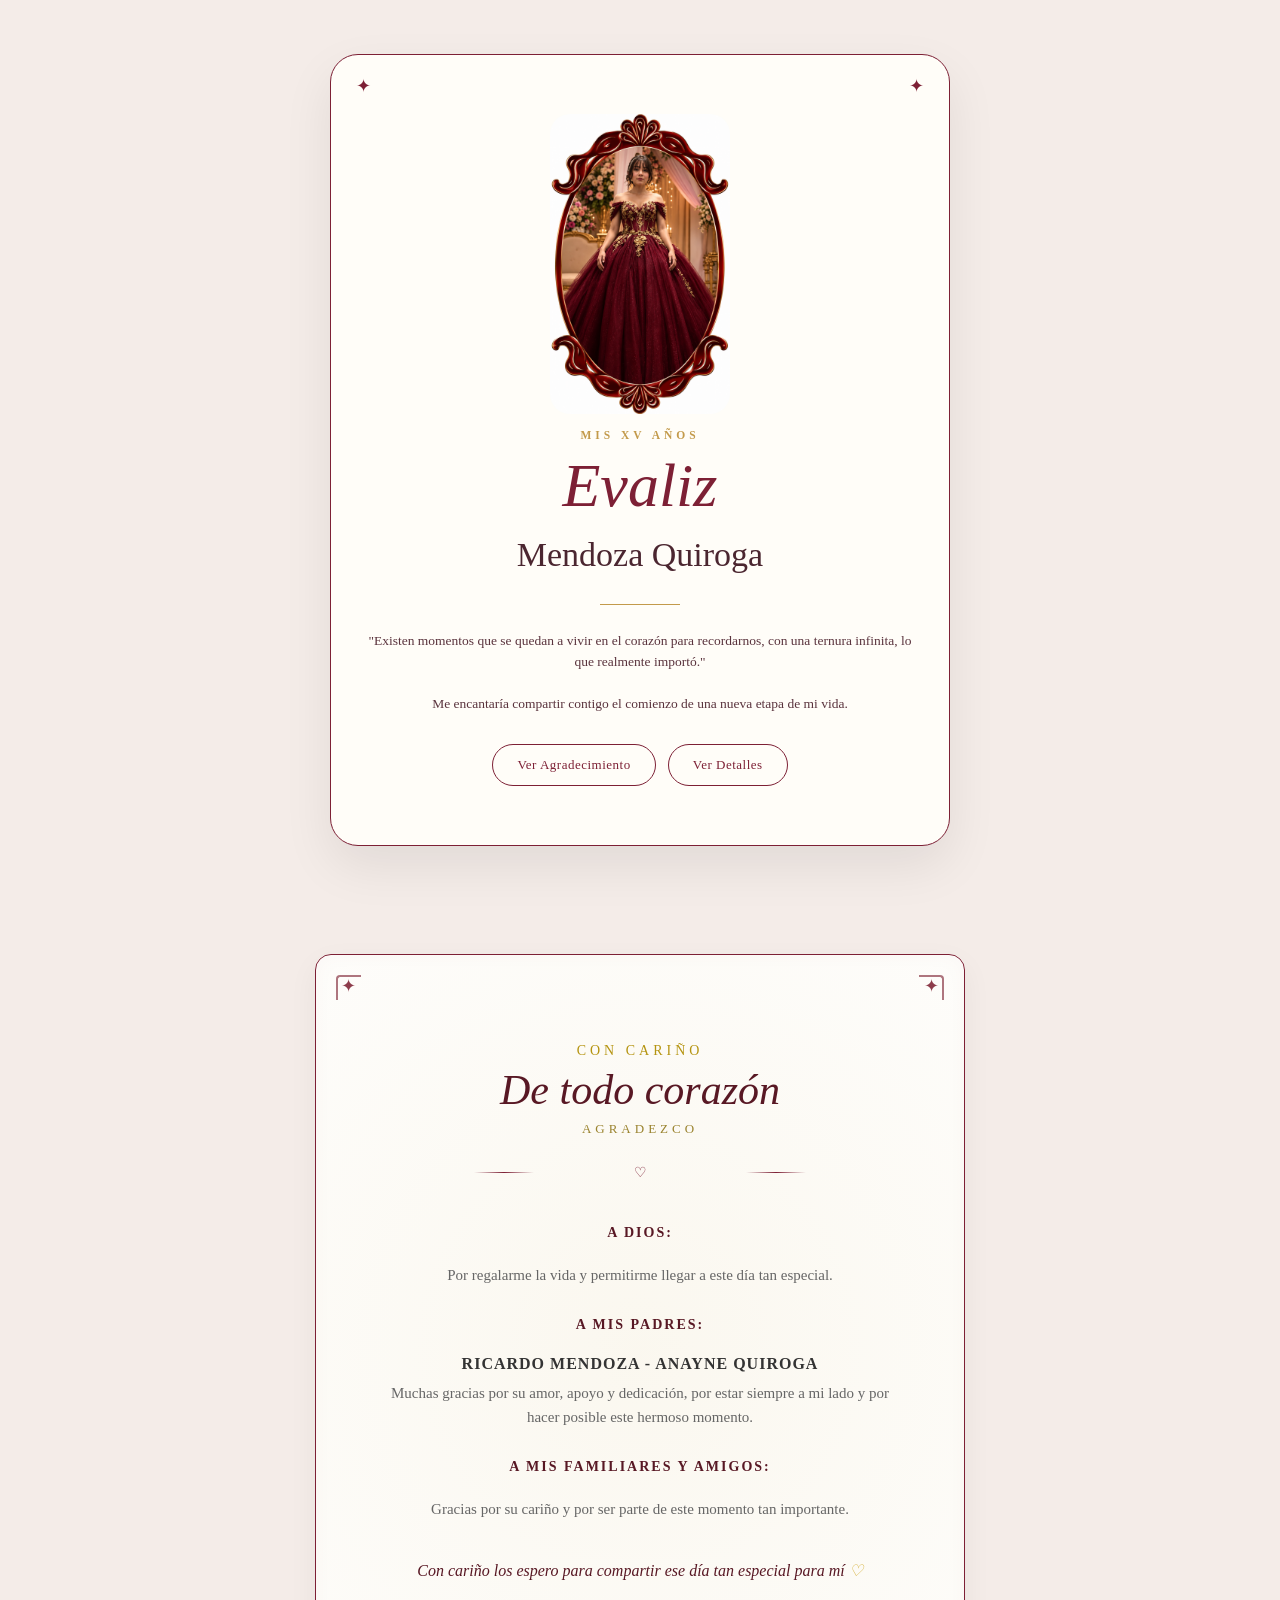
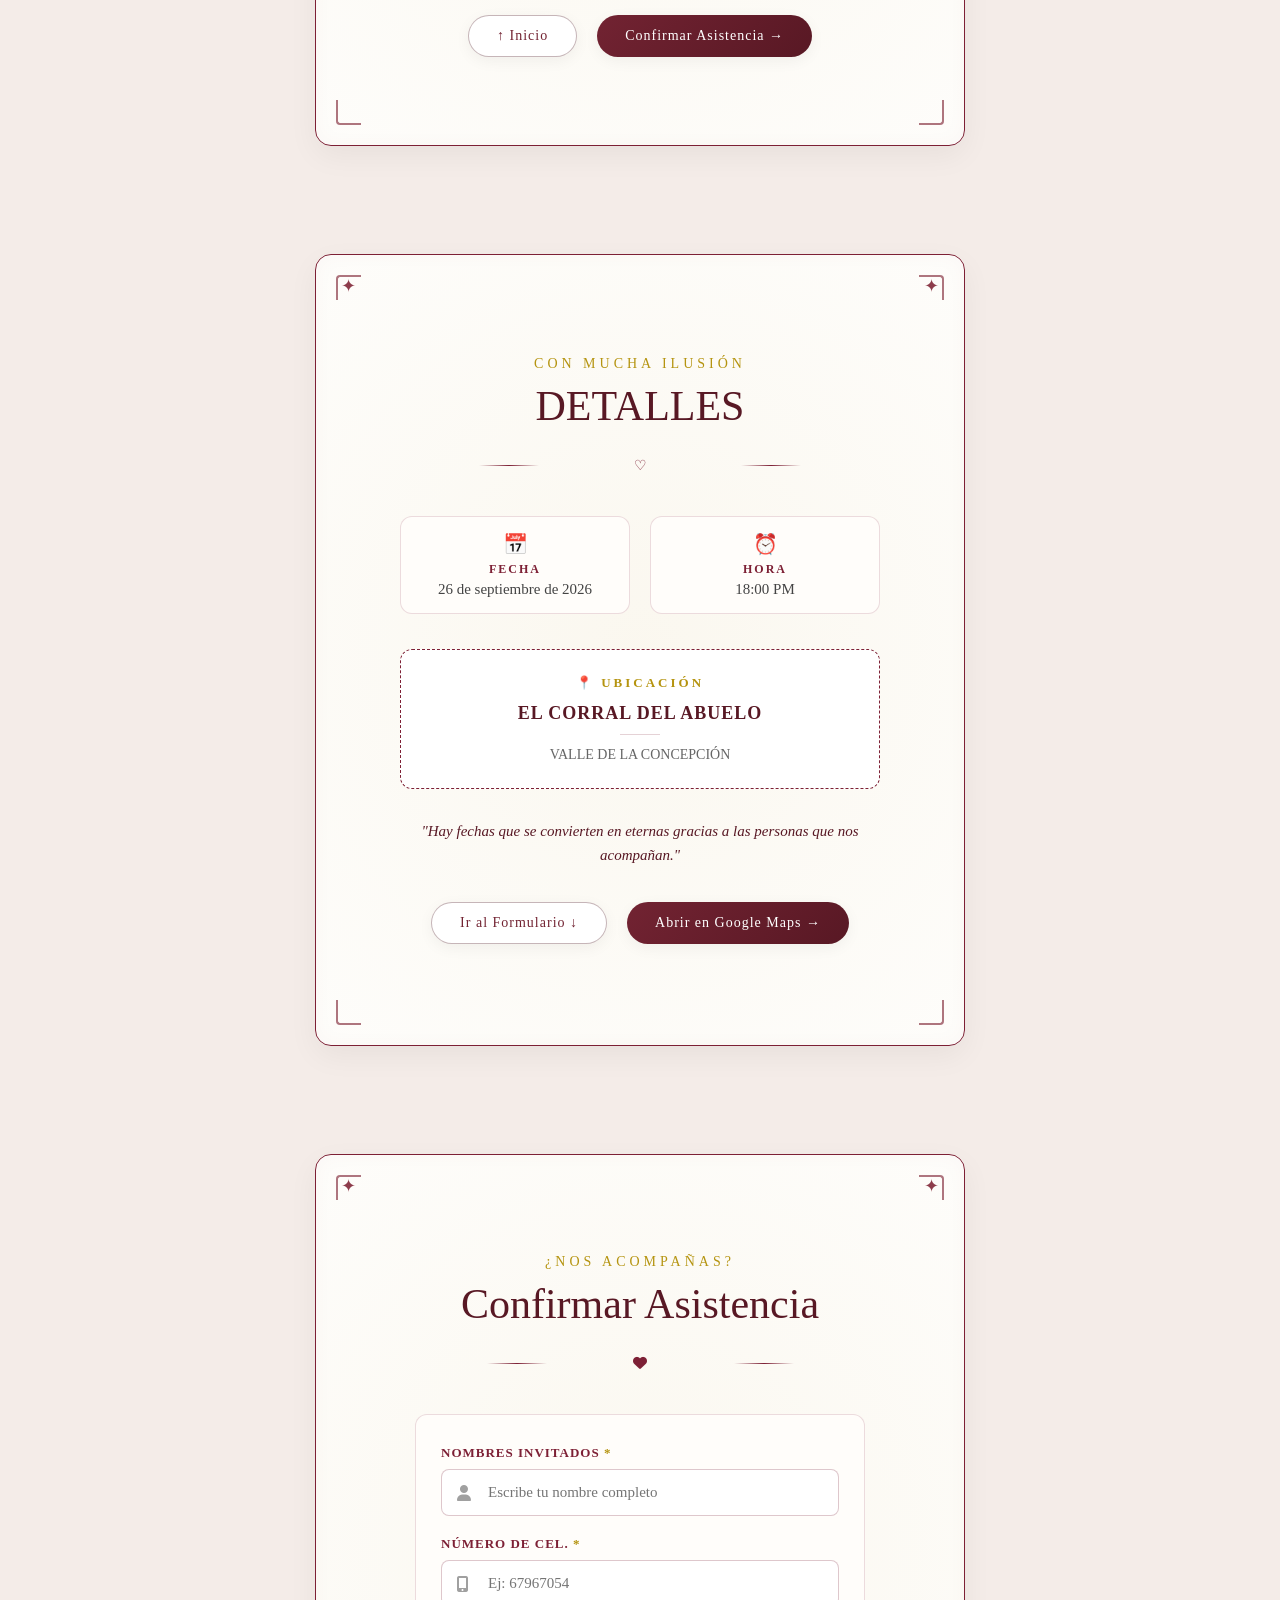
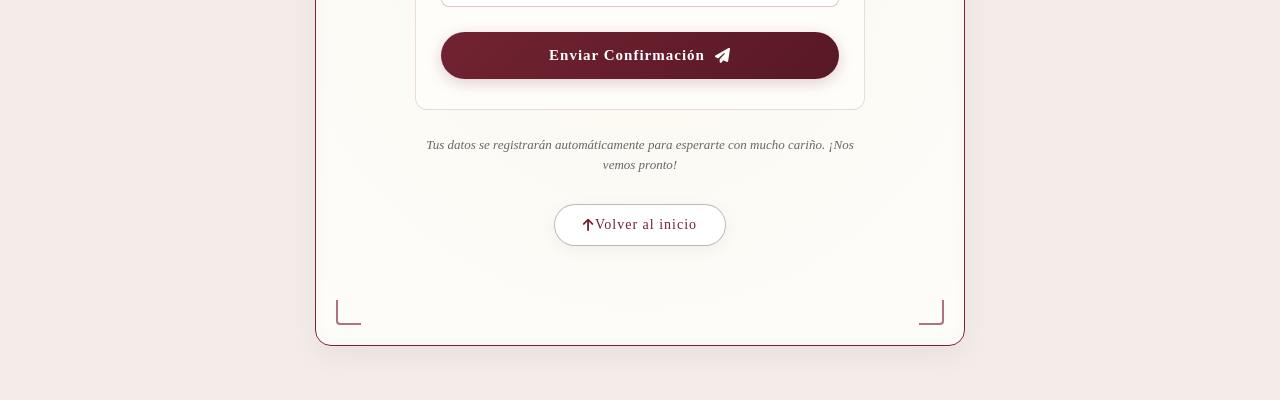
==== index.html @ 0aa1f952 "Rename carta.html to index.html" ====
<!doctype html>
<html lang="es">
<head>
<meta charset="utf-8">
<meta name="viewport" content="width=device-width,initial-scale=1">
<link rel="icon" type="image/png" href="logolc.png">
<link rel="stylesheet" href="carta.css">
<link rel="stylesheet" href="https://cloudflare.com">
<link rel="stylesheet" href="https://cdnjs.cloudflare.com/ajax/libs/font-awesome/6.4.0/css/all.min.css">
<title>Mis XV - Evaliz Mendoza Quiroga</title>
</head>
<body>

<!-- PÁGINA 1: PORTADA -->
<section class="page" id="inicio">
  <div class="card">
    <div class="photo-container">
      <img src="goto.png" alt="Evaliz Mendoza Quiroga">
    </div>
    <div class="eyebrow">Mis XV Años</div>
    <h1>Evaliz</h1>
    <h2>Mendoza Quiroga</h2>
    <div class="line"></div>
    <p class="note">"Existen momentos que se quedan a vivir en el corazón para recordarnos, con una ternura infinita, lo que realmente importó."</p>
    <p class="note">Me encantaría compartir contigo el comienzo de una nueva etapa de mi vida.</p>
    <div class="btn-container">
      <a class="btn" href="#agradecimiento">Ver Agradecimiento</a>
      <a class="btn" href="#detalles">Ver Detalles</a>
    </div>
  </div>
</section>

<!-- PÁGINA 2: AGRADECIMIENTOS -->
<section class="page" id="agradecimiento">
  <div class="card agradecimiento-card">
    <div class="corner-ornament top-left"></div>
    <div class="corner-ornament top-right"></div>
    <div class="corner-ornament bottom-left"></div>
    <div class="corner-ornament bottom-right"></div>
    <div class="glow-effect"></div>

    <div class="card-content">
      <div class="eyebrow-text">Con cariño</div>
      <h1 class="main-title">De todo corazón</h1>
      <div class="eyebrow-text sub-eyebrow">Agradezco</div>
      
      <div class="elegant-divider">
        <span class="line"></span>
        <span class="heart-icon">♡</span>
        <span class="line"></span>
      </div>
      
      <div class="thanks-section">
        <div class="thanks-block">
          <p><strong>A DIOS:</strong></p>
          <p class="thanks-text">Por regalarme la vida y permitirme llegar a este día tan especial.</p>
        </div>
        <div class="thanks-block">
          <p><strong>A MIS PADRES:</strong></p>
          <p class="parents-names">RICARDO MENDOZA - ANAYNE QUIROGA</p>
          <p class="thanks-text">Muchas gracias por su amor, apoyo y dedicación, por estar siempre a mi lado y por hacer posible este hermoso momento.</p>
        </div>
        <div class="thanks-block">
          <p><strong>A MIS FAMILIARES Y AMIGOS:</strong></p>
          <p class="thanks-text">Gracias por su cariño y por ser parte de este momento tan importante.</p>
        </div>
      </div>
      
      <footer class="thanks-footer">
        Con cariño los espero para compartir ese día tan especial para mí <span class="beating-heart">♡</span>
      </footer>
      
      <div class="btn-container-modern">
        <a class="btn-modern secondary" href="#inicio">↑ Inicio</a>
        <a class="btn-modern primary" href="#asistencia">Confirmar Asistencia →</a>
      </div>
    </div>
  </div>
</section>

<!-- PÁGINA 3: DETALLES -->
<section class="page" id="detalles">
  <div class="card detalles-card">
    <div class="corner-ornament top-left"></div>
    <div class="corner-ornament top-right"></div>
    <div class="corner-ornament bottom-left"></div>
    <div class="corner-ornament bottom-right"></div>
    <div class="glow-effect"></div>

    <div class="card-content">
      <div class="eyebrow-text">Con mucha ilusión</div>
      <h2 class="main-title">DETALLES</h2>
      
      <div class="elegant-divider">
        <span class="line"></span>
        <span class="heart-icon">♡</span>
        <span class="line"></span>
      </div>
      
      <div class="details-grid">
        <div class="detail-item">
          <div class="detail-icon">📅</div>
          <div class="detail-label">FECHA</div>
          <div class="detail-value">26 de septiembre de 2026</div>
        </div>
        <div class="detail-item">
          <div class="detail-icon">⏰</div>
          <div class="detail-label">HORA</div>
          <div class="detail-value">18:00 PM</div>
        </div>
      </div>

      <div class="location-box-modern">
        <div class="location-header-text">📍 Ubicación</div>
        <div class="location-body-text">
          <b class="venue-name">EL CORRAL DEL ABUELO</b>
          <div class="location-divider"></div>
          <span class="city-name">VALLE DE LA CONCEPCIÓN</span>
        </div>
      </div>
      
      <p class="poetic-note">"Hay fechas que se convierten en eternas gracias a las personas que nos acompañan."</p>
      
      <div class="btn-container-modern">
        <a class="btn-modern secondary" href="#asistencia">Ir al Formulario ↓</a>
        <a class="btn-modern primary" href="https://maps.app.goo.gl/3q6DcX9PxnJpXSRk8" target="_blank">Abrir en Google Maps →</a>
      </div>
    </div>
  </div>
</section>

<!-- PÁGINA 4: ASISTENCIA -->
<section class="page" id="asistencia">
  <div class="card asistencia-card">
    <div class="corner-ornament top-left"></div>
    <div class="corner-ornament top-right"></div>
    <div class="corner-ornament bottom-left"></div>
    <div class="corner-ornament bottom-right"></div>
    <div class="glow-effect"></div>

    <div class="card-content">
      <div class="eyebrow-text">¿Nos acompañas?</div>
      <h2 class="main-title">Confirmar Asistencia</h2>
      
      <div class="elegant-divider">
        <span class="line"></span>
        <span class="heart-icon"><i class="fas fa-heart"></i></span>
        <span class="line"></span>
      </div>
      
      <div class="form-box-modern"> 
        <!-- IMPORTANTE: Reemplaza TU_URL_DE_APPS_SCRIPT_AQUI con la URL real de tu Web App desplegada -->
        <form id="asistenciaForm" action="https://script.google.com/macros/s/AKfycby9X5_h3kV5XhqtkE-7FlWjugrBrktTr8aeO9FTvDEMkKX0wABNz7o9vfvUpD0KPTnzUQ/exec" method="POST"> 
          <div class="form-group-modern"> 
            <label for="name-input">Nombres Invitados <span class="required">*</span></label> 
            <div class="input-wrapper"> 
              <i class="fas fa-user input-icon-fa"></i> 
              <input type="text" id="name-input" name="nombre" placeholder="Escribe tu nombre completo" required> 
            </div> 
          </div> 
      
          <div class="form-group-modern"> 
            <label for="tel-input">Número de Cel. <span class="required">*</span></label> 
            <div class="input-wrapper"> 
              <i class="fas fa-mobile-alt input-icon-fa"></i> 
              <input type="tel" id="tel-input" name="telefono" placeholder="Ej: 67967054" required> 
            </div> 
          </div> 
      
          <div class="submit-container-modern"> 
            <button type="submit" id="submitBtn" class="btn-submit-modern"> 
              Enviar Confirmación <i class="fas fa-paper-plane button-icon-fa"></i> 
            </button> 
          </div> 
        </form> 
      </div>

      <p class="form-note" id="formMessage">
        Tus datos se registrarán automáticamente para esperarte con mucho cariño. ¡Nos vemos pronto!
      </p>
      
      <div class="btn-container-modern">
        <a class="btn-modern secondary" href="#inicio"><i class="fas fa-arrow-up"></i> Volver al inicio</a>
      </div>
    </div>
  </div>
</section>

<script>
  // Script para manejar el envío por AJAX y evitar bloqueos de CORS o redirecciones de Google
  const form = document.getElementById('asistenciaForm');
  const submitBtn = document.getElementById('submitBtn');
  const formMessage = document.getElementById('formMessage');

  form.addEventListener('submit', function(e) {
    e.preventDefault();
    
    // Si no has cambiado la URL temporal, avisa al usuario
    if(form.action.includes("TU_URL_DE_APPS_SCRIPT_AQUI")) {
      alert("Por favor, configura la URL de tu Google Apps Script en el atributo action del formulario.");
      return;
    }

    submitBtn.disabled = true;
    submitBtn.innerHTML = "Enviando... <i class='fas fa-spinner fa-spin'></i>";

    const formData = new FormData(form);

    fetch(form.action, {
      method: 'POST',
      body: formData,
      mode: 'no-cors' // Necesario para Apps Script en peticiones web directas
    })
    .then(() => {
      formMessage.innerHTML = "¡Muchas gracias! Tu asistencia ha sido confirmada con éxito. ❤️";
      formMessage.style.color = "#7d2035";
      formMessage.style.fontWeight = "bold";
      form.reset();
      submitBtn.innerHTML = "¡Enviado con éxito! ✨";
    })
    .catch((error) => {
      console.error('Error:', error);
      submitBtn.disabled = false;
      submitBtn.innerHTML = "Enviar Confirmación <i class='fas fa-paper-plane button-icon-fa'></i>";
      alert("Hubo un error al enviar. Por favor intenta de nuevo.");
    });
  });
</script>

</body>
</html>
---- carta.css ----
*{box-sizing:border-box}
  html{scroll-behavior:smooth}
  body{
    margin:0;
    background:#f4ece8;
    color:#4b2630;
    overflow-x:hidden;
    font-family: 'Playfair Display', 'Georgia', serif;
  }
  
  @keyframes floatSlow {
    0%, 100% { transform: translateY(0px); }
    50% { transform: translateY(-8px); }
  }

  @keyframes pulseGlow {
    0% { transform: scale(1); box-shadow: 0 0 0 0 rgba(125, 32, 53, 0.4); }
    70% { transform: scale(1.02); box-shadow: 0 0 0 12px rgba(125, 32, 53, 0); }
    100% { transform: scale(1); box-shadow: 0 0 0 0 rgba(125, 32, 53, 0); }
  }

  @keyframes sparkleAnim {
    0%, 100% { opacity: 0.4; transform: scale(1); }
    50% { opacity: 1; transform: scale(1.2); }
  }

  .page{
    min-height:100vh;
    padding:20px;
    display:flex;
    align-items:center;
    justify-content:center;
  }
  
  .card{
    max-width: 620px;
    width: 100%;
    min-height: 88vh;
    background: #fffdf8;
    border: 1.5px solid #7d2035;
    border-radius: 28px;
    padding: 45px 30px;
    text-align: center;
    box-shadow: 0 20px 50px rgba(0,0,0,0.08);
    position: relative;
    display: flex;
    flex-direction: column;
    justify-content: center;
    align-items: center;
    animation: floatSlow 6s ease-in-out infinite;
  }
  
  .card::before {
    content: "✦";
    position: absolute;
    top: 20px;
    left: 25px;
    color: #7d2035;
    font-size: 18px;
    animation: sparkleAnim 3s infinite;
  }
  .card::after {
    content: "✦";
    position: absolute;
    top: 20px;
    right: 25px;
    color: #7d2035;
    font-size: 18px;
    animation: sparkleAnim 3s infinite alternate;
  }

  .photo-container {
    width: 180px;
    height: 300px;
    margin: 0 auto 15px;
    border-radius: 20px;
    overflow: hidden;
  }
  
  .photo-container img {
    width: 100%;
    height: 100%;
    object-fit: cover;
  }

  .eyebrow{
    color:#c39a4b;
    text-transform:uppercase;
    letter-spacing:4px;
    font-size:11.5px;
    margin-bottom:8px;
    font-weight: bold;
  }
  
  h1{
    font-size:clamp(40px, 9vw, 62px);
    font-weight:400;
    font-style:italic;
    color:#7d2035;
    line-height:1;
    margin:5px 0 15px;
  }
  
  h2{
    font-size:clamp(22px, 5vw, 34px);
    font-weight:400;
    color:#4b2630;
    margin:5px 0 15px;
  }

  .line{
    height:1px;
    width:80px;
    background:#c39a4b;
    margin:15px auto;
  }
  
  .note{
    font-size:13.5px;
    line-height:1.6;
    margin:10px 0;
    color:#5a333d;
  }
  
  .btn-container {
    display: flex;
    gap: 12px;
    justify-content: center;
    margin-top: 20px;
    flex-wrap: wrap;
    width: 100%;
  }

  .btn{
    display: inline-block;
    padding: 12px 24px;
    border-radius: 99px;
    background: transparent;
    color: #7d2035;
    text-decoration: none;
    font-size: 13px;
    letter-spacing: 0.5px;
    border: 1px solid #7d2035;
    transition: all 0.3s ease;
  }
  
  .btn:hover{
    background: #7d2035;
    color: white;
    transform: translateY(-3px);
  }

  .btn.primary {
    background: #7d2035;
    color: white;
    animation: pulseGlow 2.5s infinite;
  }

  /* Estilos generales compartidos */
  .agradecimiento-card, .detalles-card, .asistencia-card {
    position: relative;
    max-width: 650px;
    width: 100%;
    background: #ffffff;
    border-radius: 16px;
    padding: 50px 40px;
    box-shadow: 0 10px 30px rgba(0, 0, 0, 0.05), inset 0 0 20px rgba(125, 32, 53, 0.03);
    text-align: center;
    overflow: hidden;
  }

  .glow-effect {
    position: absolute;
    top: -50%; left: -50%; width: 200%; height: 200%;
    background: radial-gradient(circle, rgba(244,236,215,0.4) 0%, rgba(255,255,255,0) 70%);
    pointer-events: none; z-index: 1;
  }

  .card-content { position: relative; z-index: 2; }

  .corner-ornament {
    position: absolute; width: 25px; height: 25px; border: 2px solid #7d2035; pointer-events: none; opacity: 0.7;
  }
  .top-left { top: 20px; left: 20px; border-right: none; border-bottom: none; border-top-left-radius: 4px; }
  .top-right { top: 20px; right: 20px; border-left: none; border-bottom: none; border-top-right-radius: 4px; }
  .bottom-left { bottom: 20px; left: 20px; border-right: none; border-top: none; border-bottom-left-radius: 4px; }
  .bottom-right { bottom: 20px; right: 20px; border-left: none; border-top: none; border-bottom-right-radius: 4px; }

  .eyebrow-text { font-size: 14px; text-transform: uppercase; letter-spacing: 4px; color: #b59410; font-weight: 500; margin-bottom: 5px; }
  .sub-eyebrow { margin-top: 5px; margin-bottom: 20px; font-size: 13px; color: #9a832e; }
  .main-title { font-size: 42px; color: #581824; font-weight: 400; margin: 10px 0; }

  .elegant-divider { display: flex; align-items: center; justify-content: center; margin: 20px 0 35px 0; }
  .elegant-divider .line { height: 1px; width: 60px; background: linear-gradient(to right, transparent, #7d2035, transparent); }
  .elegant-divider .heart-icon { margin: 0 15px; color: #7d2035; font-size: 14px; }

  .thanks-section { margin-bottom: 40px; }
  .thanks-block { margin-bottom: 28px; }
  .thanks-block strong { color: #581824; font-size: 14px; letter-spacing: 2px; display: inline-block; margin-bottom: 6px; }
  .parents-names { font-size: 16px; color: #333; font-weight: 600; letter-spacing: 1px; margin: 4px 0 8px 0; }
  .thanks-text { font-size: 15px; color: #666; line-height: 1.6; max-width: 500px; margin: 0 auto; }
  .thanks-footer { font-size: 16px; color: #581824; font-style: italic; margin: 35px 0; }
  
  .beating-heart { display: inline-block; color: #d4af37; animation: heartBeat 1.5s infinite; }
  @keyframes heartBeat {
    0%, 28%, 70% { transform: scale(1); }
    14%, 42% { transform: scale(1.2); }
  }

  .btn-container-modern { display: flex; justify-content: center; gap: 20px; margin-top: 20px; flex-wrap: wrap; }
  .btn-modern {
    display: inline-flex; align-items: center; justify-content: center; padding: 12px 28px;
    font-size: 14px; font-weight: 500; text-decoration: none; letter-spacing: 1px; border-radius: 50px;
    transition: all 0.3s ease; box-shadow: 0 4px 15px rgba(0,0,0,0.05); cursor: pointer;
  }
  .btn-modern.primary { background: linear-gradient(135deg, #722332 0%, #581824 100%); color: #ffffff; border: none; }
  .btn-modern.primary:hover { transform: translateY(-3px); box-shadow: 0 6px 20px rgba(88, 24, 36, 0.3); }
  .btn-modern.secondary { background: #ffffff; color: #722332; border: 1px solid rgba(67, 10, 21, 0.3); }
  .btn-modern.secondary:hover { background: #fbf7f8; transform: translateY(-3px); border-color: #722332; }

  /* Detalles Grid */
  .details-grid { display: flex; justify-content: space-around; gap: 20px; margin-bottom: 35px; }
  .detail-item { flex: 1; padding: 15px; background: #fffdfa; border: 1px solid rgba(125, 32, 53, 0.15); border-radius: 12px; }
  .detail-icon { font-size: 20px; margin-bottom: 6px; }
  .detail-label { font-size: 12px; font-weight: bold; color: #7d2035; letter-spacing: 2px; margin-bottom: 4px; }
  .detail-value { font-size: 15px; color: #444; font-weight: 500; }

  .location-box-modern {
    background: #ffffff; border: 1px dashed #7d2035; border-radius: 12px; padding: 25px 20px; margin: 0 auto 30px auto; max-width: 480px;
  }
  .location-header-text { font-size: 13px; text-transform: uppercase; letter-spacing: 3px; color: #b59410; font-weight: 600; margin-bottom: 12px; }
  .venue-name { font-size: 18px; color: #581824; letter-spacing: 1px; display: block; }
  .location-divider { height: 1px; width: 40px; background: rgba(125, 32, 53, 0.2); margin: 10px auto; }
  .city-name { font-size: 14px; color: #666; font-weight: 500; }
  .poetic-note { font-size: 15px; color: #581824; font-style: italic; line-height: 1.6; max-width: 480px; margin: 0 auto 35px auto; }

  /* Formulario Estilos */
  .form-box-modern {
    max-width: 480px; margin: 0 auto 25px auto; text-align: left; background: #fffdfa; padding: 30px 25px; border-radius: 12px; border: 1px solid rgba(125, 32, 53, 0.15);
  }
  .form-group-modern { margin-bottom: 20px; }
  .form-group-modern label { display: block; font-size: 13px; font-weight: 600; color: #7d2035; letter-spacing: 1px; margin-bottom: 8px; text-transform: uppercase; }
  .form-group-modern .required { color: #b59410; }
  .input-wrapper { position: relative; display: flex; align-items: center; }
  .input-icon-fa { position: absolute; left: 16px; font-size: 16px; color: #a0a0a0; pointer-events: none; }
  .input-wrapper input {
    width: 100%; padding: 14px 14px 14px 46px; font-size: 15px; color: #333; background-color: #ffffff;
    border: 1px solid rgba(125, 32, 53, 0.25); border-radius: 8px; font-family: inherit;
  }
  .input-wrapper input:focus { outline: none; border-color: #7d2035; box-shadow: 0 0 0 3px rgba(125, 32, 53, 0.1); }
  .submit-container-modern { margin-top: 25px; }
  .btn-submit-modern {
    width: 100%; padding: 15px; font-size: 15px; font-weight: 600; color: #ffffff;
    background: linear-gradient(135deg, #722332 0%, #581824 100%); border: none; border-radius: 50px;
    cursor: pointer; font-family: inherit; letter-spacing: 1px; box-shadow: 0 4px 15px rgba(88, 24, 36, 0.2);
    display: flex; align-items: center; justify-content: center; gap: 10px; transition: 0.3s;
  }
  .btn-submit-modern:hover { transform: translateY(-2px); background: linear-gradient(135deg, #862d3d 0%, #6b202e 100%); }
  .form-note { font-size: 13px; color: #666; font-style: italic; line-height: 1.5; max-width: 450px; margin: 5px auto 30px auto; }

  @media (max-width: 480px) {
    .agradecimiento-card, .detalles-card, .asistencia-card { padding: 40px 20px; }
    .main-title { font-size: 32px; }
    .details-grid { flex-direction: column; gap: 15px; }
    .btn-modern { width: 100%; box-sizing: border-box; }
  }
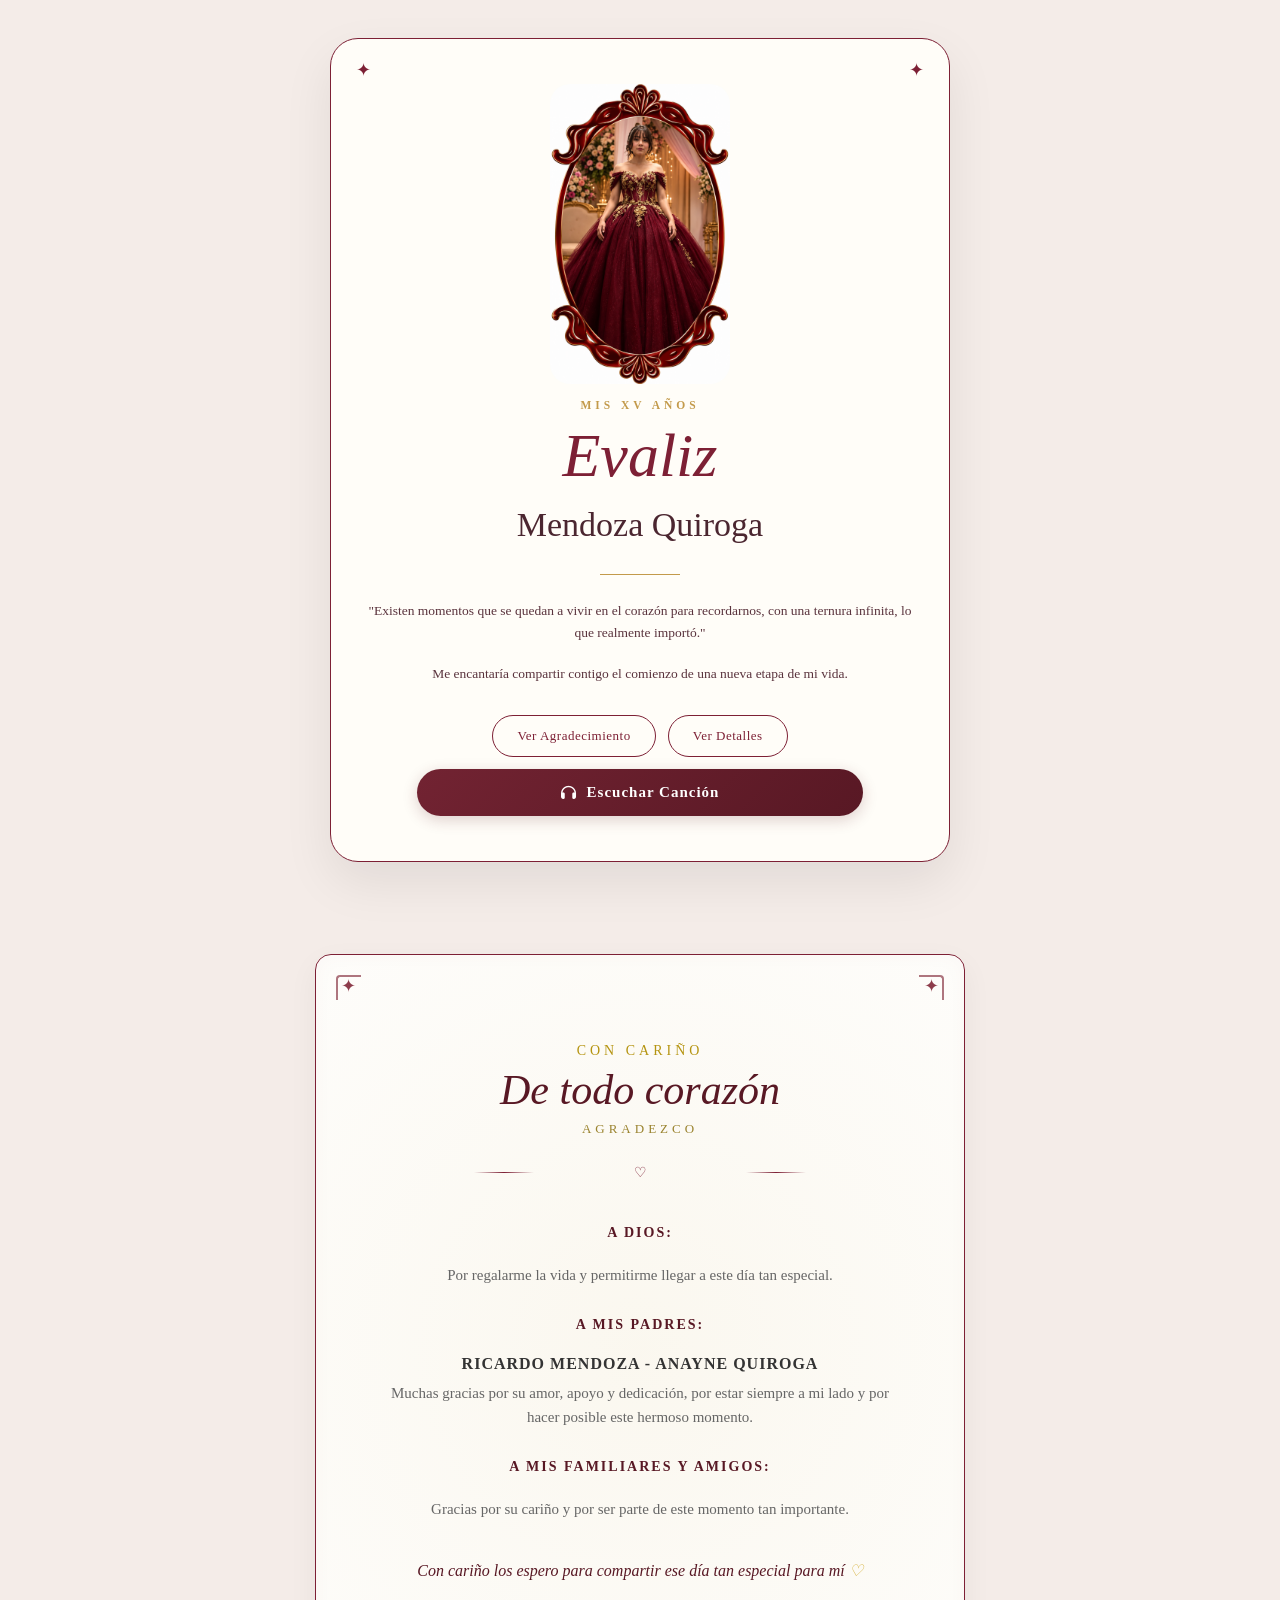
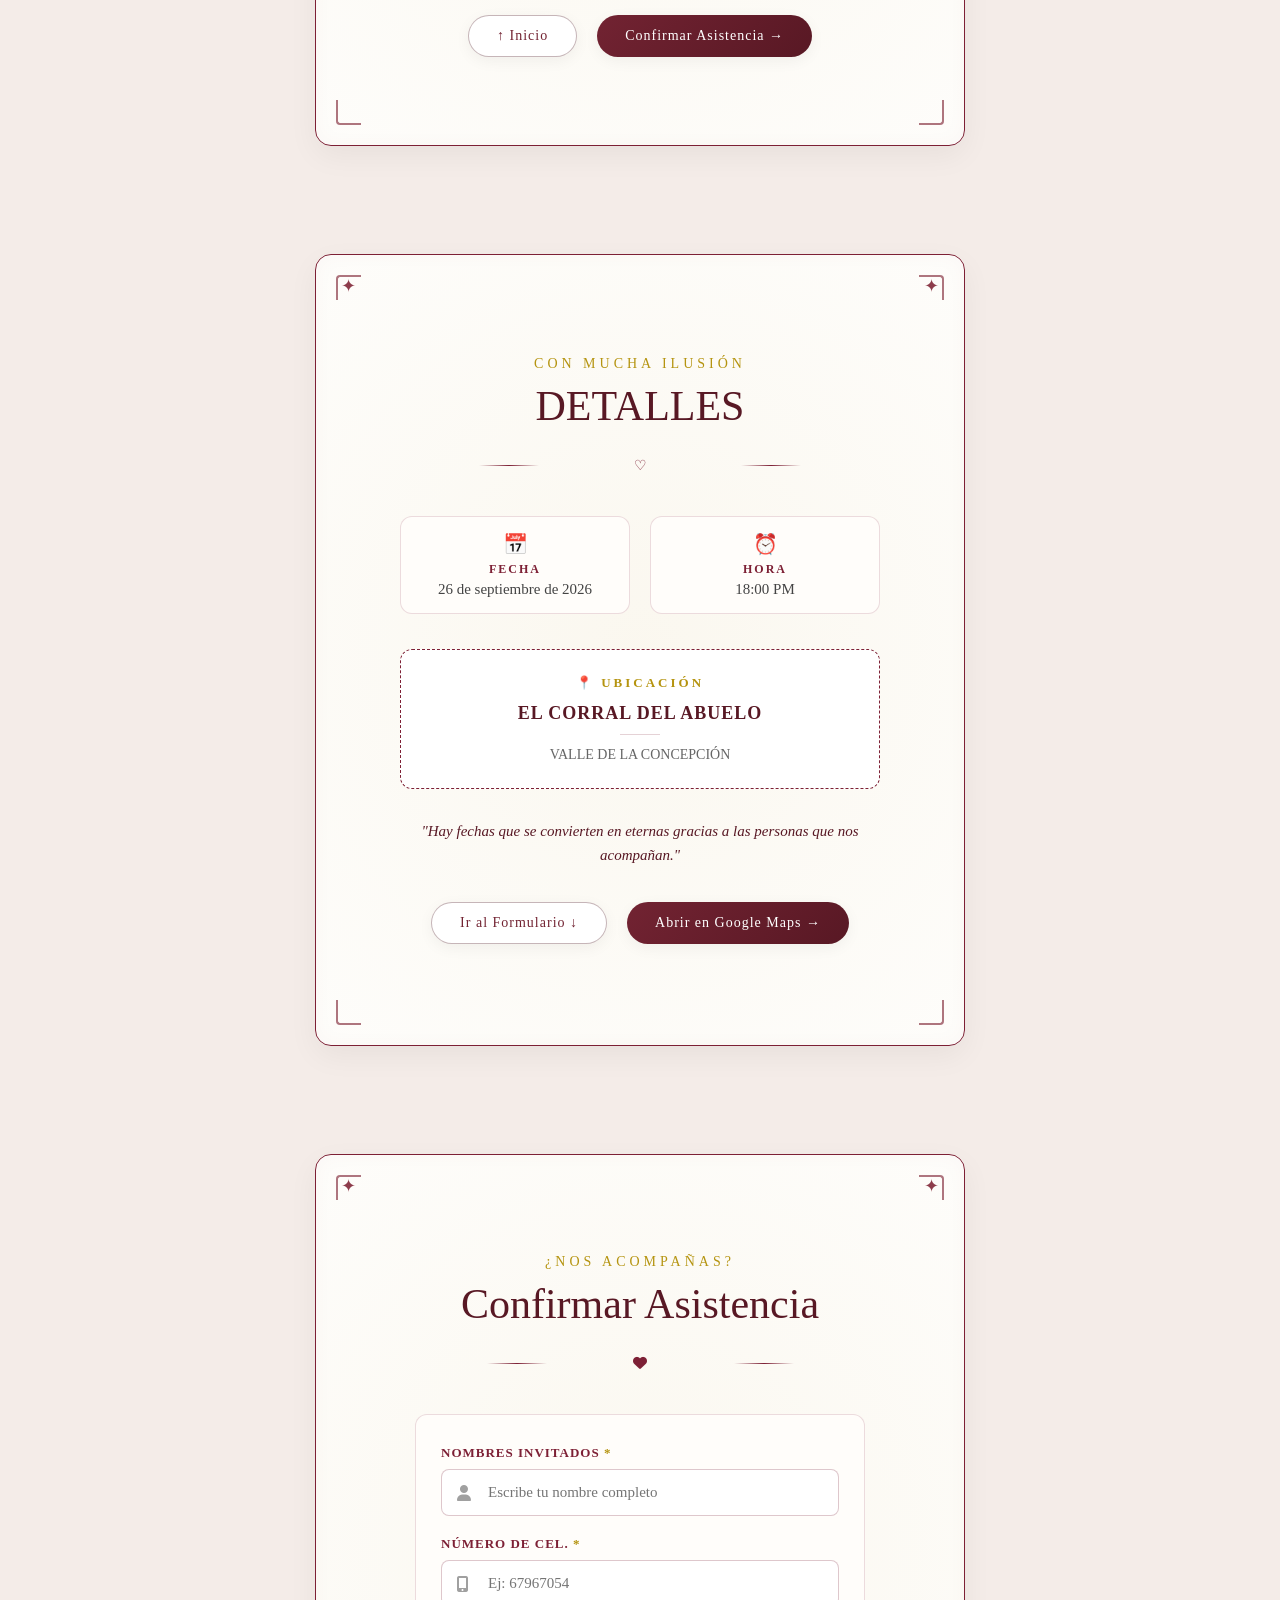
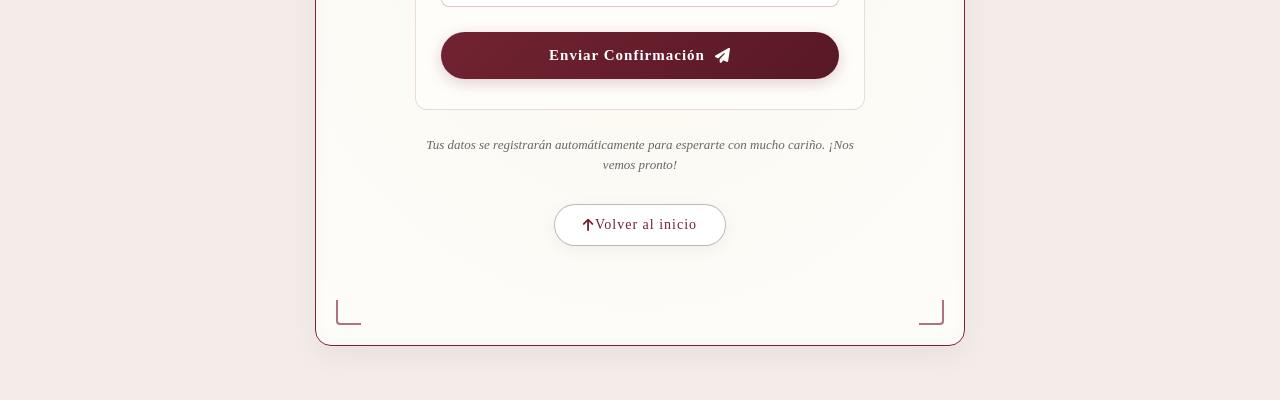
==== commit 174a24d0: "Implement music playback feature in index.html Added music playback functionality with a button." ====
--- a/index.html
+++ b/index.html
@@ -26,7 +26,9 @@
     <div class="btn-container">
       <a class="btn" href="#agradecimiento">Ver Agradecimiento</a>
       <a class="btn" href="#detalles">Ver Detalles</a>
-    </div>
+      <button class="btn-music" onclick="reproducirMusica()"><i class="fas fa-headphones"></i>Escuchar Canción</button>
+    </div>
+      <audio id="miCancion" src="cancion.mp4"></audio>
   </div>
 </section>
 
@@ -225,6 +227,15 @@
       alert("Hubo un error al enviar. Por favor intenta de nuevo.");
     });
   });
+  function reproducirMusica() {
+    var audio = document.getElementById("miCancion");
+    
+    if (audio.paused) {
+        audio.play();
+    } else {
+        audio.pause();
+    }
+}
 </script>
 
 </body>
--- a/carta.css
+++ b/carta.css
@@ -263,4 +263,10 @@
     .main-title { font-size: 32px; }
     .details-grid { flex-direction: column; gap: 15px; }
     .btn-modern { width: 100%; box-sizing: border-box; }
+  }
+  .btn-music{
+    width: 80%; padding: 15px; font-size: 15px; font-weight: 600; color: #ffffff;
+    background: linear-gradient(135deg, #722332 0%, #581824 100%); border: none; border-radius: 50px;
+    cursor: pointer; font-family: inherit; letter-spacing: 1px; box-shadow: 0 4px 15px rgba(88, 24, 36, 0.2);
+    display: flex; align-items: center; justify-content: center; gap: 10px; transition: 0.3s;
   }
